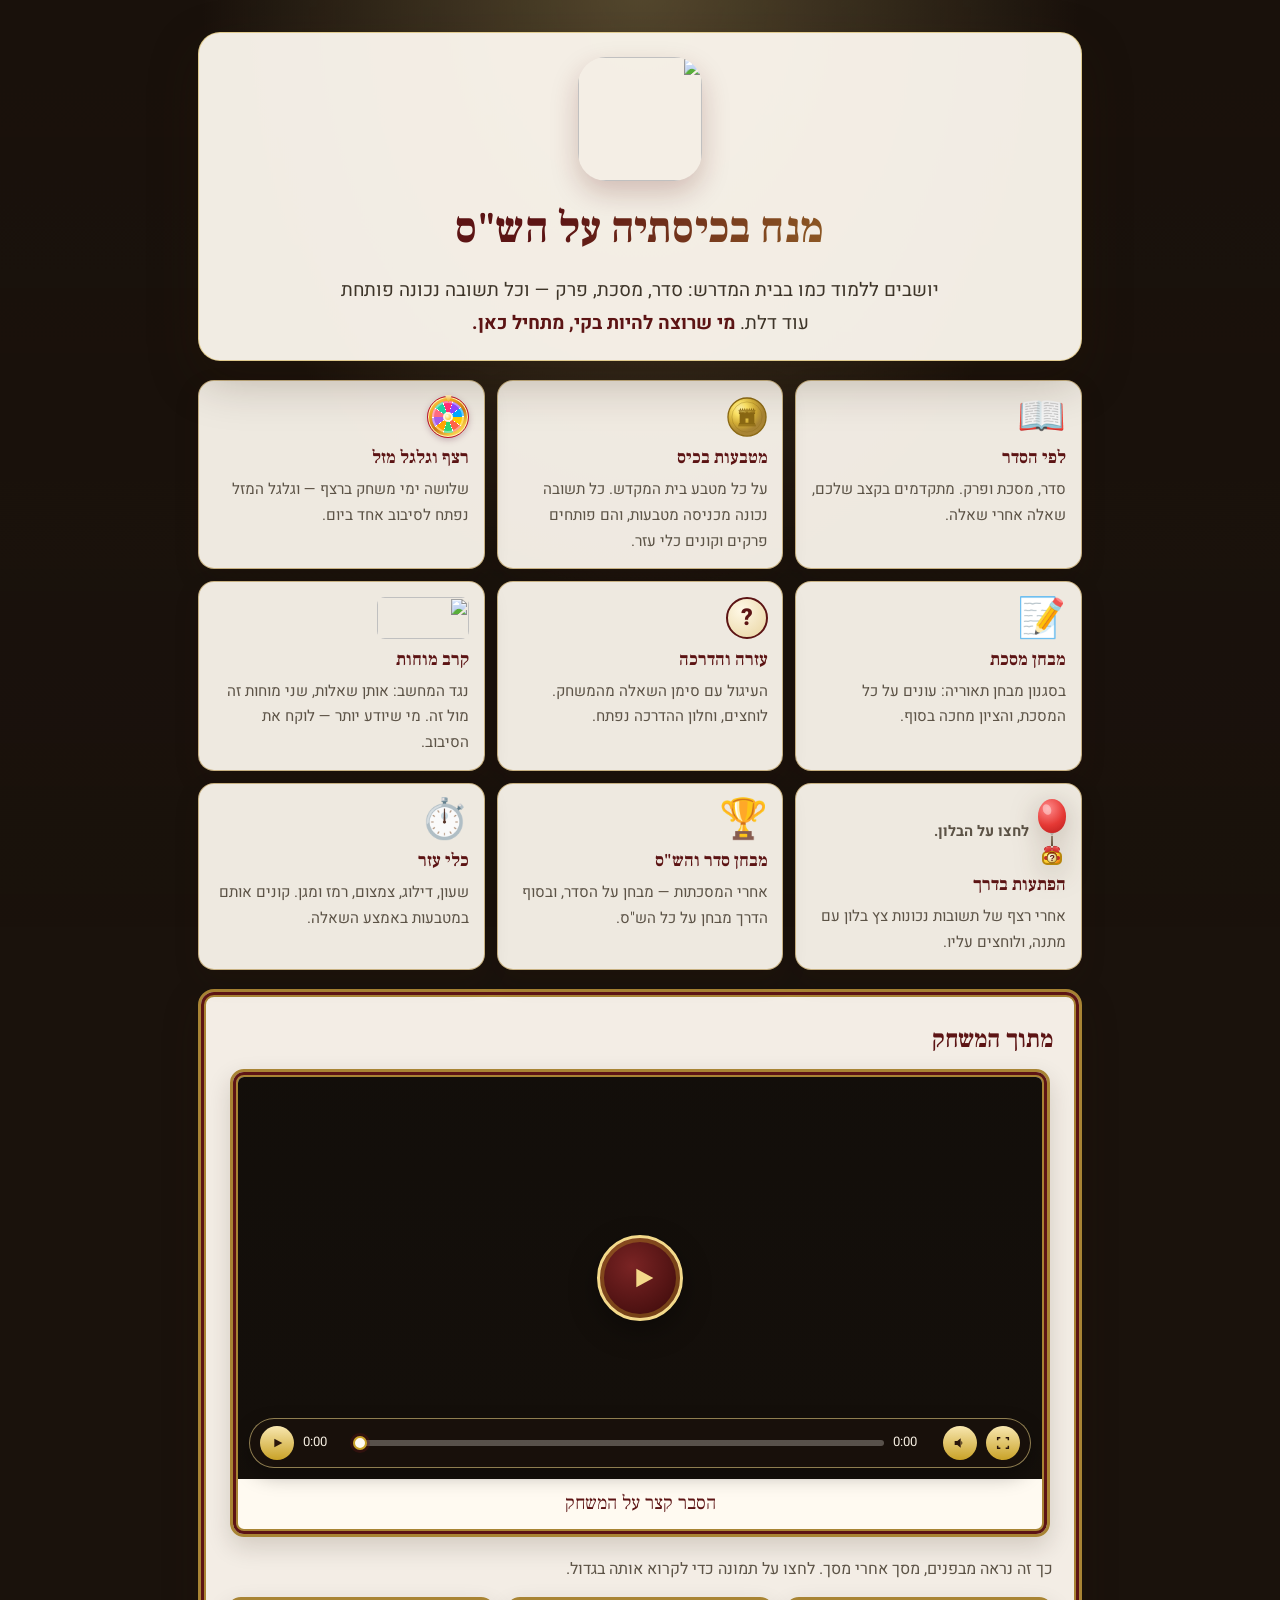
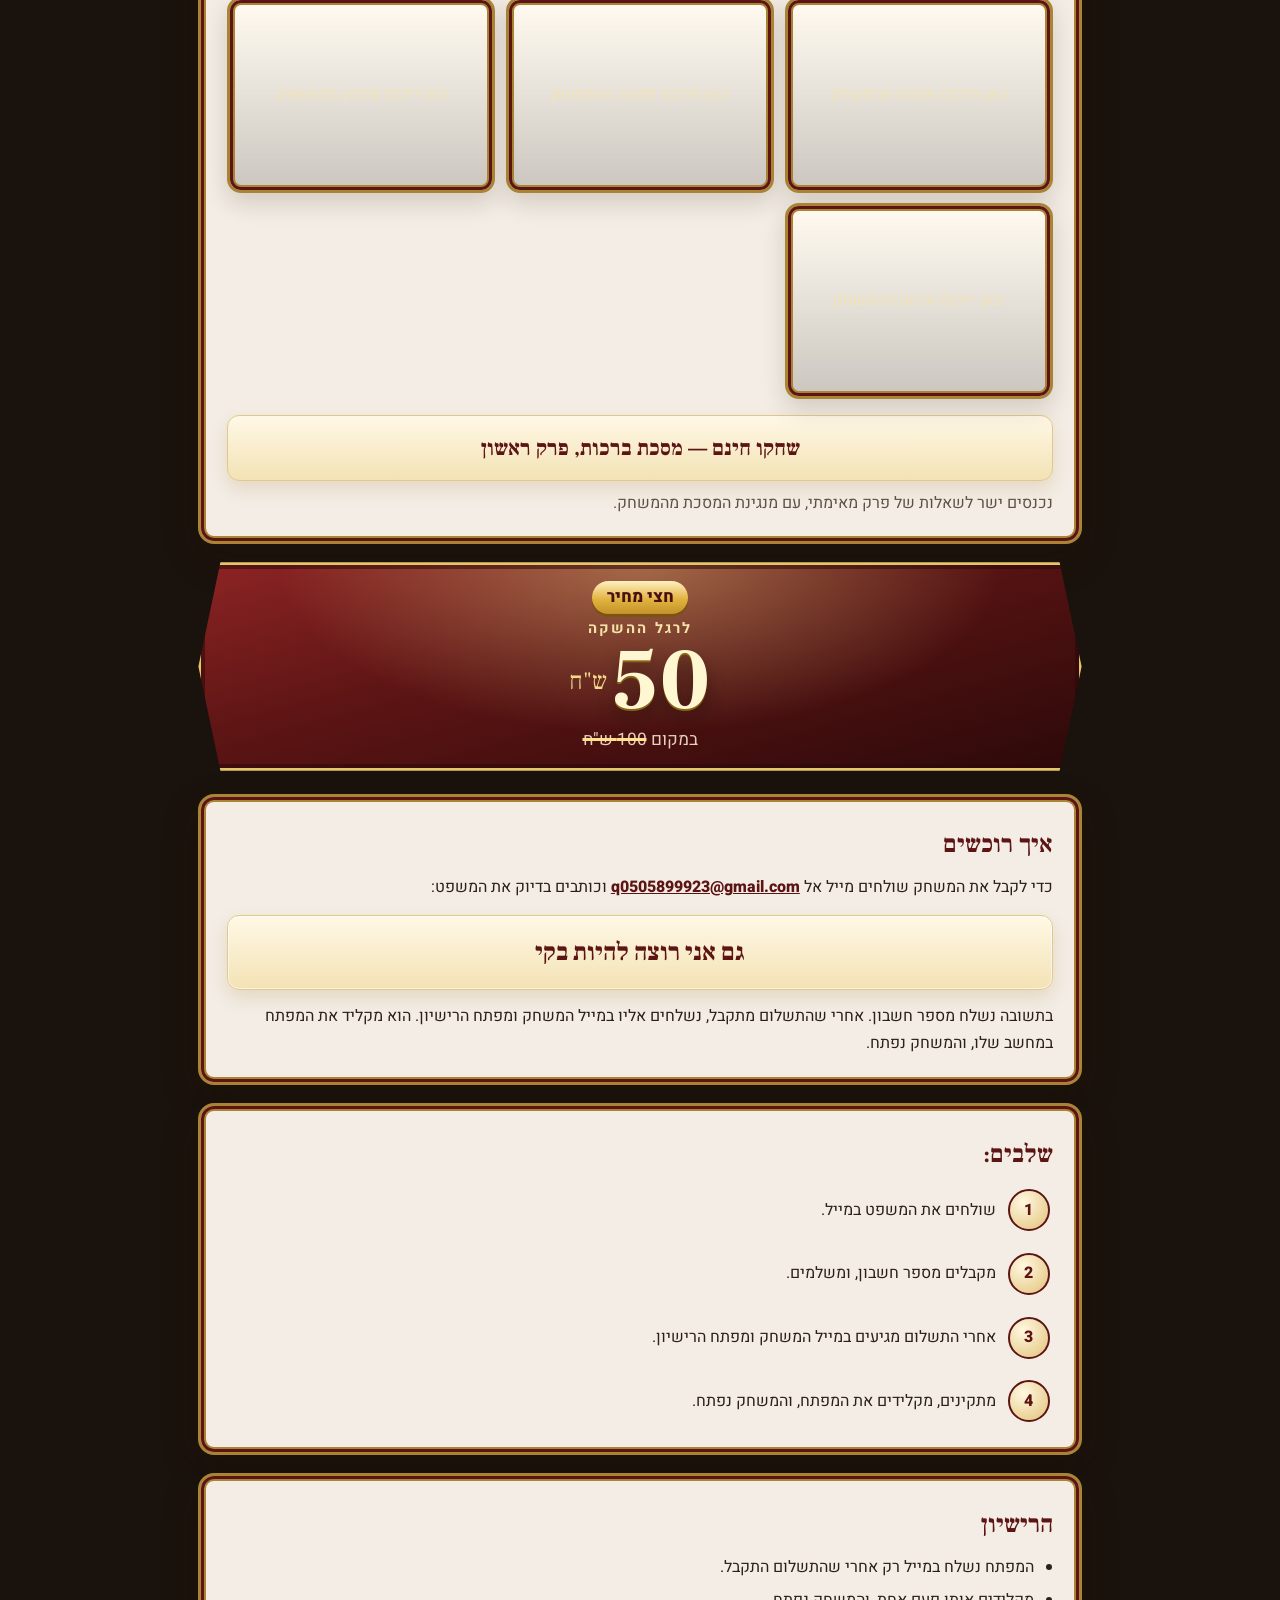
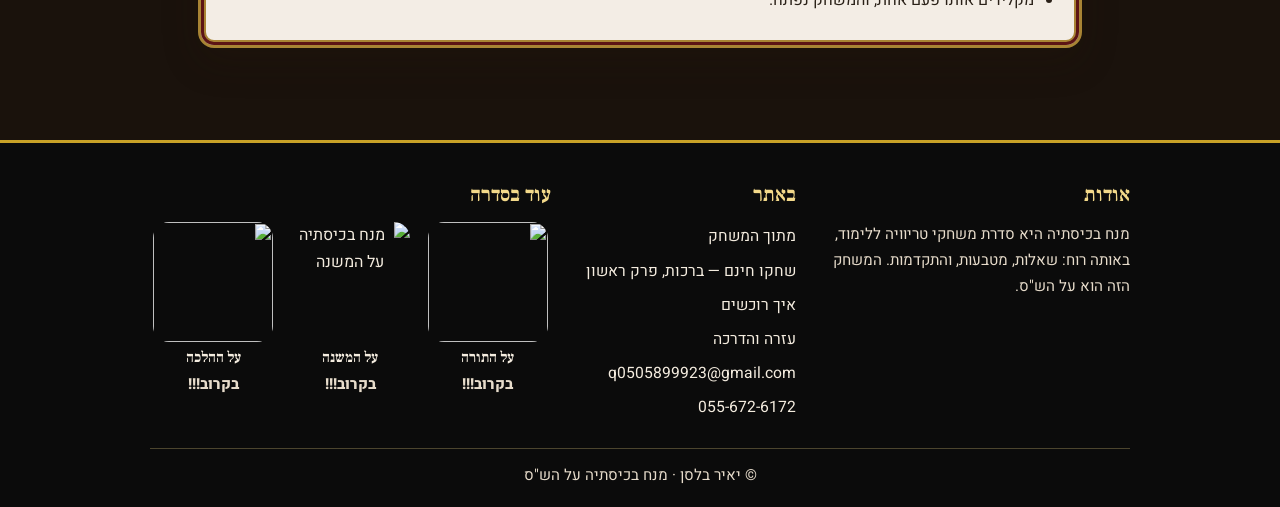
==== index.html @ 9c1c42ed "Add index.html" ====
<!DOCTYPE html>
<html lang="he" dir="rtl">
<head>
    <meta charset="UTF-8">
    <meta name="viewport" content="width=device-width, initial-scale=1.0">
    <title>מנח בכיסתיה על הש&quot;ס — רכישת המשחק</title>
    <meta name="description" content="מנח בכיסתיה על הש&quot;ס — לומדים גמרא כמשחק: סדר, מסכת ופרק, מטבעות, מבחנים, ומשחק נגד המחשב. הרכישה בפנייה אישית.">
    <meta name="author" content="יאיר בלסן">
    <link rel="icon" href="icon.png" type="image/png">
    <link rel="preconnect" href="https://fonts.googleapis.com">
    <link rel="preconnect" href="https://fonts.gstatic.com" crossorigin>
    <link href="https://fonts.googleapis.com/css2?family=Frank+Ruhl+Libre:wght@600;700;800&family=Heebo:wght@400;500;700;800&display=swap" rel="stylesheet">
    <style>
        :root {
            --gold: #c9a227;
            --gold-bright: #f3d98a;
            --burgundy: #5c1414;
            --cream: #fffaf2;
            --text: #2a2118;
            --muted: #5c5346;
        }
        * { box-sizing: border-box; margin: 0; padding: 0; }
        body {
            font-family: Heebo, "Segoe UI", Tahoma, Arial, sans-serif;
            color: var(--text);
            min-height: 100vh;
            line-height: 1.7;
            background: #1a120c;
        }
        .scene {
            position: fixed;
            inset: 0;
            background: url("beit-midrash-bg.png") center 30% / cover no-repeat;
            transform: scale(1.06);
            animation: drift 28s ease-in-out infinite alternate;
            z-index: 0;
        }
        .scene::after {
            content: "";
            position: absolute;
            inset: 0;
            background:
                radial-gradient(ellipse at 50% 0%, rgba(243, 217, 138, 0.28), transparent 46%),
                linear-gradient(180deg, rgba(26, 18, 12, 0.28), rgba(26, 18, 12, 0.45));
        }
        .glitter {
            position: fixed;
            inset: 0;
            z-index: 4;
            pointer-events: none;
            overflow: hidden;
        }
        .glitter-star {
            position: absolute;
            width: 14px;
            height: 14px;
            margin: -7px 0 0 -7px;
            background: #fffdf6;
            clip-path: polygon(50% 0%, 61% 39%, 100% 50%, 61% 61%, 50% 100%, 39% 61%, 0% 50%, 39% 39%);
            filter: drop-shadow(0 0 5px #f6e2a4) drop-shadow(0 0 10px rgba(232, 197, 106, 0.85));
            opacity: 0;
            animation: glitter-spark 0.95s ease forwards;
        }
        .glitter-star.tiny {
            width: 7px;
            height: 7px;
            margin: -3px 0 0 -3px;
            background: #f3d98a;
        }
        .glitter-star.head {
            width: 20px;
            height: 20px;
            margin: -10px 0 0 -10px;
            background: #fff;
        }
        .wrap {
            position: relative;
            z-index: 2;
            max-width: 920px;
            margin: 0 auto;
            padding: 2rem 1.15rem 3rem;
        }
        .hero {
            text-align: center;
            background: rgba(255, 250, 242, 0.94);
            border-radius: 22px;
            padding: 1.5rem 1.2rem 1.35rem;
            margin-bottom: 1.15rem;
            border: 1px solid rgba(201, 162, 39, 0.45);
            box-shadow: 0 18px 50px rgba(42, 24, 8, 0.28);
            animation: enter 0.8s ease both;
        }
        .logo {
            width: 124px;
            height: 124px;
            border-radius: 28px;
            box-shadow: 0 12px 28px rgba(92, 20, 20, 0.22);
            margin-bottom: 0.7rem;
            animation: floaty 5.5s ease-in-out infinite;
        }
        h1 {
            font-family: "Frank Ruhl Libre", "Times New Roman", serif;
            font-size: clamp(2rem, 5vw, 2.7rem);
            color: var(--burgundy);
            font-weight: 800;
            letter-spacing: 0.01em;
            background: linear-gradient(100deg, #5c1414 20%, #a67c2d 45%, #5c1414 70%);
            background-size: 200% auto;
            -webkit-background-clip: text;
            background-clip: text;
            color: transparent;
            animation: sheen 7s linear infinite;
        }
        .lead {
            margin-top: 0.55rem;
            font-size: 1.18rem;
            color: #3d3428;
            max-width: 38rem;
            margin-right: auto;
            margin-left: auto;
        }
        .lead strong { color: var(--burgundy); }
        .grid {
            display: grid;
            grid-template-columns: repeat(3, 1fr);
            gap: 0.75rem;
            margin-bottom: 1.15rem;
        }
        .feat {
            background: rgba(255, 250, 242, 0.93);
            border-radius: 16px;
            padding: 0.95rem 0.9rem 0.85rem;
            border: 1px solid rgba(168, 132, 52, 0.55);
            box-shadow: 0 10px 24px rgba(42, 24, 8, 0.16);
            transition: transform 0.25s ease, box-shadow 0.25s ease;
        }
        .feat:hover {
            transform: translateY(-4px);
            box-shadow: 0 16px 32px rgba(42, 24, 8, 0.24);
        }
        .feat .mark {
            display: flex;
            align-items: center;
            justify-content: flex-start;
            min-height: 42px;
            margin-bottom: 0.35rem;
            font-size: 2.45rem;
            line-height: 1;
        }
        .mark-img { width: 42px; height: 42px; display: block; object-fit: contain; }
        .mark-img.brains {
            width: 92px;
            height: 42px;
            object-fit: cover;
            object-position: center;
            border-radius: 8px;
        }
        .mini-wheel {
            position: relative;
            width: 42px;
            height: 42px;
            filter: drop-shadow(0 2px 3px rgba(90, 20, 50, 0.28));
        }
        .mini-wheel-rim {
            position: absolute;
            inset: 0;
            border-radius: 50%;
            background: linear-gradient(145deg, #ffd86a 0%, #f0a820 28%, #c97812 55%, #f5c842 78%, #ffe98a 100%);
            border: 1.5px solid #b8122f;
            box-shadow: inset 0 0 0 1px #fff2b8;
        }
        .mini-wheel-disk {
            position: absolute;
            inset: 5px;
            border-radius: 50%;
            background: conic-gradient(
                from -18deg,
                #ff2d75 0deg 34deg, #fff 34deg 36deg,
                #8e44fd 36deg 70deg, #fff 70deg 72deg,
                #00a8ff 72deg 106deg, #fff 106deg 108deg,
                #ffcc00 108deg 142deg, #fff 142deg 144deg,
                #ff6348 144deg 178deg, #fff 178deg 180deg,
                #2ed573 180deg 214deg, #fff 214deg 216deg,
                #ffa502 216deg 250deg, #fff 250deg 252deg,
                #a55eea 252deg 286deg, #fff 286deg 288deg,
                #ff6b81 288deg 322deg, #fff 322deg 324deg,
                #1dd1a1 324deg 358deg, #fff 358deg 360deg
            );
            box-shadow: inset 0 0 0 2px rgba(255, 255, 255, 0.4);
            animation: wheel-spin 14s linear infinite;
        }
        .mini-wheel-hub {
            position: absolute;
            left: 50%;
            top: 50%;
            width: 10px;
            height: 10px;
            margin: -5px 0 0 -5px;
            border-radius: 50%;
            background: radial-gradient(circle at 35% 30%, #fffef0, #ffd24a 70%, #e8a010);
            border: 2px solid #fff8e0;
            z-index: 2;
        }
        .mini-wheel-pointer {
            position: absolute;
            top: -2px;
            left: 50%;
            width: 8px;
            height: 9px;
            margin-left: -4px;
            z-index: 3;
            background: linear-gradient(180deg, #fff6c8, #e8a010);
            clip-path: polygon(50% 100%, 8% 16%, 92% 16%);
        }
        .surprise-layout {
            display: grid;
            grid-template-columns: 120px 1fr;
            gap: 0.9rem;
            align-items: start;
        }
        .demo-balloon {
            border: none;
            background: none;
            cursor: pointer;
            display: flex;
            flex-direction: column;
            align-items: center;
            padding: 0;
            animation: balloon-float 4.5s ease-in-out infinite;
            filter: drop-shadow(0 6px 14px rgba(61, 37, 12, 0.28));
        }
        .demo-balloon.is-pop { animation: balloon-pop 0.45s ease forwards; }
        .balloon-body {
            width: 64px;
            height: 78px;
            border-radius: 50% 50% 48% 48%;
            background: radial-gradient(circle at 35% 28%, #ff8a8a, #e53935 55%, #b71c1c);
            position: relative;
        }
        .balloon-body::before {
            content: "";
            position: absolute;
            top: 14%;
            left: 18%;
            width: 18px;
            height: 24px;
            border-radius: 50%;
            background: rgba(255, 255, 255, 0.42);
            transform: rotate(-24deg);
        }
        .balloon-knot {
            width: 0; height: 0;
            border-left: 6px solid transparent;
            border-right: 6px solid transparent;
            border-top: 10px solid rgba(0, 0, 0, 0.18);
            margin-top: -3px;
        }
        .balloon-string {
            width: 2px; height: 28px;
            background: linear-gradient(180deg, rgba(80, 55, 30, 0.55), rgba(80, 55, 30, 0.85));
        }
        .gift-bow { position: relative; width: 40px; height: 14px; margin-bottom: -5px; z-index: 1; }
        .gift-loop {
            position: absolute; top: 0; width: 16px; height: 12px;
            border: 2px solid #c62828; border-bottom: none;
            border-radius: 50% 50% 0 0;
            background: linear-gradient(180deg, #ef5350, #c62828);
        }
        .gift-loop.l { left: 2px; transform: rotate(-18deg); }
        .gift-loop.r { right: 2px; transform: rotate(18deg); }
        .gift-knot {
            position: absolute; left: 50%; top: 6px; transform: translateX(-50%);
            width: 10px; height: 8px; border-radius: 50%;
            background: #c62828; border: 1px solid #8e0000;
        }
        .gift-box {
            position: relative; width: 46px; height: 34px; border-radius: 5px;
            background: linear-gradient(145deg, #fff176, #fdd835 40%, #f9a825 75%, #ef6c00);
            border: 2px solid #b8860b;
        }
        .gift-v, .gift-h {
            position: absolute; background: #c62828; border-radius: 2px;
        }
        .gift-v { left: 50%; top: 0; transform: translateX(-50%); width: 8px; height: 100%; }
        .gift-h { top: 50%; left: 0; transform: translateY(-50%); width: 100%; height: 8px; }
        .gift-q {
            position: absolute; left: 50%; top: 50%; transform: translate(-50%, -50%);
            width: 18px; height: 18px; border-radius: 50%;
            background: radial-gradient(circle at 32% 28%, #fffef5, #d4af37);
            border: 2px solid #8b6914;
            color: #5c1414; font-weight: 900; font-size: 0.8rem;
            display: flex; align-items: center; justify-content: center; z-index: 1;
        }
        .prize-line {
            margin-top: 0.35rem;
            min-height: 1.6em;
            font-weight: 700;
            color: var(--burgundy);
            font-size: 0.95rem;
        }
        .balloon-row {
            display: flex;
            align-items: center;
            gap: 0.55rem;
            min-height: 42px;
            margin-bottom: 0.35rem;
        }
        .balloon-row .prize-line {
            margin: 0;
            min-height: 0;
            flex: 1;
            font-size: 0.92rem;
            line-height: 1.35;
        }
        .feat .balloon-body { width: 28px; height: 34px; }
        .feat .balloon-body::before { width: 8px; height: 11px; }
        .feat .balloon-knot { border-left-width: 4px; border-right-width: 4px; border-top-width: 6px; }
        .feat .balloon-string { height: 10px; }
        .feat .gift-bow { width: 20px; height: 8px; margin-bottom: -3px; }
        .feat .gift-loop { width: 8px; height: 6px; border-width: 1.5px; }
        .feat .gift-box { width: 20px; height: 14px; }
        .feat .gift-v { width: 4px; }
        .feat .gift-h { height: 4px; }
        .feat .gift-q { width: 11px; height: 11px; font-size: 0.55rem; border-width: 1px; }
        .qmark {
            width: 42px;
            height: 42px;
            border-radius: 50%;
            display: flex;
            align-items: center;
            justify-content: center;
            background: radial-gradient(circle at 35% 30%, #fff8e6, #e8d4a0);
            border: 2px solid var(--burgundy);
            color: var(--burgundy);
            font-weight: 800;
            font-size: 1.45rem;
            line-height: 1;
        }
        .feat-help { cursor: pointer; }
        .help-overlay {
            position: fixed;
            inset: 0;
            z-index: 20;
            background: rgba(26, 18, 12, 0.55);
            display: none;
            align-items: center;
            justify-content: center;
            padding: 1.2rem;
        }
        .help-overlay.is-open { display: flex !important; }
        .help-window {
            width: min(720px, 100%);
            max-height: min(86vh, 820px);
            overflow: auto;
            background: #fffaf2;
            color: var(--text);
            border: 8px double #a88434;
            outline: 3px solid var(--burgundy);
            outline-offset: -6px;
            border-radius: 16px;
            padding: 1.1rem 1.15rem 1.3rem;
            box-shadow: 0 18px 48px rgba(42, 24, 8, 0.35);
        }
        .help-window h2 {
            font-family: Heebo, "Segoe UI", Tahoma, Arial, sans-serif;
            font-weight: 400;
            color: var(--burgundy);
            font-size: 1.2rem;
            text-align: center;
            border-top: 2px solid #a88434;
            border-bottom: 2px solid #a88434;
            padding: 8px 0;
            margin: 0.85rem 0 0.7rem;
        }
        .help-window h2:first-of-type { border-top: none; margin-top: 0; }
        .help-window h3 {
            color: var(--burgundy);
            font-size: 1.05rem;
            margin: 0 0 0.45rem;
            text-align: right;
            font-weight: 700;
        }
        .help-window p {
            margin: 0 0 0.6rem;
            text-align: right;
            line-height: 1.75;
            overflow-wrap: break-word;
        }
        .help-window .help-note { color: #6b5220; }
        .help-mode {
            margin-bottom: 0.7rem;
            padding: 0.6rem 0.75rem;
            border: 1px solid rgba(168, 132, 52, 0.45);
            border-radius: 10px;
            background: rgba(255, 248, 230, 0.55);
        }
        .help-inventor p,
        .help-inventor h2 { text-align: center; }
        .help-top {
            display: flex;
            align-items: center;
            justify-content: space-between;
            gap: 0.6rem;
            margin-bottom: 0.4rem;
        }
        .help-top strong {
            font-family: "Frank Ruhl Libre", "Times New Roman", serif;
            color: var(--burgundy);
            font-size: 1.45rem;
        }
        .help-close {
            width: 36px;
            height: 36px;
            border-radius: 50%;
            border: 2px solid var(--burgundy);
            background: #fff8e6;
            color: var(--burgundy);
            font-size: 1.3rem;
            cursor: pointer;
            line-height: 1;
        }
        @keyframes wheel-spin { to { transform: rotate(360deg); } }
        @keyframes balloon-float {
            0%, 100% { transform: translateY(0) rotate(-2deg); }
            50% { transform: translateY(-12px) rotate(2deg); }
        }
        @keyframes balloon-pop {
            0% { transform: scale(1); opacity: 1; }
            40% { transform: scale(1.2); opacity: 1; }
            100% { transform: scale(0.2); opacity: 0; }
        }
        .feat h3 {
            font-family: "Frank Ruhl Libre", "Times New Roman", serif;
            color: var(--burgundy);
            font-size: 1.12rem;
            margin-bottom: 0.2rem;
        }
        .feat p { color: var(--muted); font-size: 0.95rem; }
        .card {
            background: rgba(255, 250, 242, 0.95);
            border: 8px double #a88434;
            outline: 3px solid var(--burgundy);
            outline-offset: -6px;
            border-radius: 16px;
            padding: 1.35rem 1.3rem 1.2rem;
            margin-bottom: 1.15rem;
            box-shadow: 0 14px 36px rgba(42, 24, 8, 0.22);
        }
        .card h2 {
            font-family: "Frank Ruhl Libre", "Times New Roman", serif;
            color: var(--burgundy);
            font-size: 1.55rem;
            margin-bottom: 0.55rem;
        }
        .phrase {
            position: relative;
            overflow: hidden;
            margin: 0.85rem 0;
            padding: 0.95rem 1rem;
            border-radius: 12px;
            background: linear-gradient(180deg, #fff8e6, #f3e2b4);
            border: 1px solid #e2c98a;
            font-family: "Frank Ruhl Libre", "Times New Roman", serif;
            font-size: 1.55rem;
            font-weight: 800;
            color: var(--burgundy);
            text-align: center;
            box-shadow: inset 0 0 0 1px rgba(255, 255, 255, 0.6), 0 8px 18px rgba(166, 124, 45, 0.18);
        }
        .phrase::after {
            content: "";
            position: absolute;
            top: 0;
            bottom: 0;
            width: 40%;
            right: -50%;
            background: linear-gradient(90deg, transparent, rgba(255, 255, 255, 0.75), transparent);
            animation: sweep 3.4s ease-in-out infinite;
        }
        a.mail { color: var(--burgundy); font-weight: 800; }
        .steps { display: grid; gap: 0.65rem; }
        .step {
            display: grid;
            grid-template-columns: 42px 1fr;
            gap: 0.75rem;
            align-items: center;
            padding: 0.35rem 0.2rem;
            border-radius: 12px;
            transition: background 0.2s ease;
        }
        .step:hover { background: rgba(243, 217, 138, 0.28); }
        .num {
            width: 42px;
            height: 42px;
            border-radius: 50%;
            display: flex;
            align-items: center;
            justify-content: center;
            background: radial-gradient(circle at 35% 30%, #fff8e0, #e2c27a);
            border: 2px solid var(--burgundy);
            color: var(--burgundy);
            font-weight: 800;
            box-shadow: 0 0 0 0 rgba(201, 162, 39, 0.45);
            animation: ring 2.8s ease-out infinite;
        }
        .step:nth-child(2) .num { animation-delay: 0.35s; }
        .step:nth-child(3) .num { animation-delay: 0.7s; }
        .step:nth-child(4) .num { animation-delay: 1.05s; }
        ul { padding-right: 1.2rem; }
        li { margin-bottom: 0.4rem; }
        footer {
            text-align: center;
            color: #f6efe2;
            text-shadow: 0 1px 4px rgba(0, 0, 0, 0.55);
            font-size: 0.92rem;
        }
        .launch {
            position: relative;
            margin: 0.35rem 0 1.45rem;
            padding: 1.15rem 2.4rem 1.05rem;
            text-align: center;
            color: #fff8ea;
            background:
                radial-gradient(ellipse at 50% 0%, rgba(243, 217, 138, 0.42), transparent 58%),
                linear-gradient(165deg, #8d2424 0%, #5c1414 42%, #2c0909 100%);
            clip-path: polygon(22px 0, calc(100% - 22px) 0, 100% 50%, calc(100% - 22px) 100%, 22px 100%, 0 50%);
            box-shadow: inset 0 0 0 3px #e6c56a, inset 0 0 0 7px rgba(44, 9, 9, 0.55);
        }
        .launch-seal {
            display: inline-block;
            margin-bottom: 0.15rem;
            padding: 0.12rem 0.9rem 0.16rem;
            background: linear-gradient(180deg, #fff1c2, #e2b340 55%, #c4922a);
            color: #4a1010;
            font-weight: 800;
            font-size: 1.05rem;
            border-radius: 999px;
            box-shadow: 0 3px 0 #7a5410;
        }
        .launch-kicker {
            color: #f6e2a8;
            font-weight: 700;
            letter-spacing: 0.14em;
            font-size: 0.92rem;
        }
        .launch-now {
            font-family: "Frank Ruhl Libre", "Times New Roman", serif;
            line-height: 0.9;
            margin: 0.1rem 0 0.25rem;
        }
        .launch-now b {
            font-size: clamp(3.6rem, 10vw, 5.4rem);
            font-weight: 800;
            color: #fff6d2;
            text-shadow: 0 2px 0 #8a6414, 0 10px 18px rgba(0, 0, 0, 0.35);
        }
        .launch-now span {
            display: inline-block;
            margin-right: 0.2rem;
            font-size: 1.55rem;
            color: #f3d98a;
            vertical-align: 1.15rem;
        }
        .launch-was {
            color: rgba(255, 236, 214, 0.88);
            font-size: 1.08rem;
        }
        .launch-was s {
            text-decoration-thickness: 3px;
            text-decoration-color: #ffe08a;
        }
        .site-foot {
            position: relative;
            z-index: 2;
            margin-top: 1.6rem;
            background: #0b0b0b;
            color: #f4ecdf;
            border-top: 3px solid #c9a227;
            padding: 2.2rem 1.2rem 1.15rem;
            text-align: right;
            text-shadow: none;
            font-size: 1rem;
        }
        .foot-inner {
            max-width: 980px;
            margin: 0 auto;
            display: grid;
            grid-template-columns: 1.05fr 0.75fr 1.35fr;
            gap: 1.7rem 1.4rem;
            align-items: start;
        }
        .site-foot h2 {
            font-family: "Frank Ruhl Libre", "Times New Roman", serif;
            color: #f3d98a;
            font-size: 1.28rem;
            margin-bottom: 0.55rem;
        }
        .site-foot p { color: #e7dccb; font-size: 0.95rem; }
        .foot-links { display: flex; flex-direction: column; align-items: flex-start; gap: 0.15rem; }
        .foot-links a,
        .foot-links button {
            color: #f4ecdf;
            text-decoration: none;
            background: none;
            border: 0;
            font: inherit;
            font-size: 0.98rem;
            padding: 0.16rem 0;
            cursor: pointer;
        }
        .foot-links a:hover,
        .foot-links button:hover { color: #f3d98a; }
        .family {
            display: grid;
            grid-template-columns: repeat(3, 1fr);
            gap: 0.7rem;
        }
        .family article { text-align: center; }
        .family img {
            width: 120px;
            height: 120px;
            object-fit: contain;
            display: block;
            margin: 0 auto 0.35rem;
            border-radius: 16px;
        }
        .family h3 {
            font-family: "Frank Ruhl Libre", "Times New Roman", serif;
            color: #f4ecdf;
            font-size: 0.92rem;
            line-height: 1.35;
            font-weight: 700;
        }
        .soon {
            margin-top: 0.3rem;
            color: #f3d98a;
            font-weight: 800;
            font-size: 0.92rem;
        }
        .foot-copy {
            max-width: 980px;
            margin: 1.5rem auto 0;
            padding-top: 0.85rem;
            border-top: 1px solid rgba(243, 217, 138, 0.28);
            text-align: center;
            color: #cbbfae;
            font-size: 0.9rem;
        }
        @keyframes drift {
            from { transform: scale(1.06) translate3d(0, 0, 0); }
            to { transform: scale(1.12) translate3d(-1.2%, -1%, 0); }
        }
        .shot-lead {
            color: var(--muted);
            margin-bottom: 0.85rem;
        }
        .explain-video {
            max-width: 820px;
            margin: 0 auto 1.15rem;
            background: rgba(255, 250, 242, 0.98);
            border: 8px double #a88434;
            outline: 3px solid var(--burgundy);
            outline-offset: -6px;
            border-radius: 14px;
            overflow: hidden;
            box-shadow: 0 10px 24px rgba(42, 24, 8, 0.16);
        }
        .player {
            position: relative;
            background: #120e0a;
            line-height: 0;
        }
        .player video {
            display: block;
            width: 100%;
            height: auto;
            background: #120e0a;
        }
        .player-veil {
            position: absolute;
            inset: 0;
            display: flex;
            align-items: center;
            justify-content: center;
            background: linear-gradient(180deg, rgba(26, 18, 12, 0.08), rgba(26, 18, 12, 0.28));
            border: 0;
            padding: 0;
            cursor: pointer;
        }
        .player.is-playing .player-veil {
            opacity: 0;
            pointer-events: none;
        }
        .player-badge {
            width: 86px;
            height: 86px;
            border-radius: 50%;
            display: grid;
            place-items: center;
            background: radial-gradient(circle at 40% 35%, #7a2424, #4a1010 70%);
            border: 3px solid var(--gold-bright);
            box-shadow: 0 10px 28px rgba(0, 0, 0, 0.35), inset 0 0 0 4px rgba(201, 162, 39, 0.35);
        }
        .player-badge svg { width: 34px; height: 34px; transform: translateX(2px); }
        .player-bar {
            position: absolute;
            right: 0.7rem;
            left: 0.7rem;
            bottom: 0.7rem;
            display: flex;
            align-items: center;
            gap: 0.55rem;
            direction: ltr;
            padding: 0.45rem 0.6rem;
            border-radius: 999px;
            background: rgba(26, 18, 12, 0.82);
            border: 1px solid rgba(243, 217, 138, 0.55);
            box-shadow: 0 8px 20px rgba(0, 0, 0, 0.28);
            opacity: 0;
            transition: opacity 0.2s ease;
        }
        .player:hover .player-bar,
        .player:focus-within .player-bar,
        .player:not(.is-playing) .player-bar { opacity: 1; }
        .player-btn {
            width: 34px;
            height: 34px;
            flex: 0 0 34px;
            border: 0;
            border-radius: 50%;
            display: grid;
            place-items: center;
            cursor: pointer;
            color: #2a160c;
            background: linear-gradient(180deg, #f8e7b0, #c9a227);
        }
        .player-btn svg { width: 16px; height: 16px; }
        .player-btn.is-pause svg { width: 14px; height: 14px; }
        .player-time {
            color: #f6efe2;
            font-size: 0.82rem;
            font-variant-numeric: tabular-nums;
            min-width: 2.6rem;
            line-height: 1;
        }
        .player-seek {
            flex: 1;
            appearance: none;
            height: 6px;
            border-radius: 999px;
            background: linear-gradient(90deg, var(--gold) var(--pct, 0%), rgba(255, 250, 242, 0.28) var(--pct, 0%));
            cursor: pointer;
        }
        .player-seek::-webkit-slider-thumb {
            appearance: none;
            width: 14px;
            height: 14px;
            border-radius: 50%;
            background: #fffaf2;
            border: 2px solid var(--gold);
            box-shadow: 0 0 0 3px rgba(92, 20, 20, 0.35);
        }
        .player-seek::-moz-range-thumb {
            width: 14px;
            height: 14px;
            border-radius: 50%;
            background: #fffaf2;
            border: 2px solid var(--gold);
        }
        .player:fullscreen,
        .player:-webkit-full-screen {
            display: flex;
            align-items: center;
            justify-content: center;
            background: #120e0a;
        }
        .player:fullscreen video,
        .player:-webkit-full-screen video {
            width: 100%;
            height: 100%;
            object-fit: contain;
        }
        .explain-video figcaption {
            padding: 0.65rem 0.85rem 0.8rem;
            color: var(--burgundy);
            font-family: "Frank Ruhl Libre", "Times New Roman", serif;
            font-size: 1.2rem;
            text-align: center;
            line-height: 1.4;
        }
        .windows {
            display: grid;
            grid-template-columns: 1fr 1fr 1fr;
            gap: 0.65rem;
            margin: 0.2rem 0 1rem;
        }
        .window-frame {
            background: rgba(255, 250, 242, 0.98);
            border: 8px double #a88434;
            outline: 3px solid var(--burgundy);
            outline-offset: -6px;
            border-radius: 14px;
            overflow: hidden;
            margin: 0;
            box-shadow: 0 10px 24px rgba(42, 24, 8, 0.16);
        }
        .window-frame.wide { grid-column: 1 / -1; }
        .window-frame img,
        .window-frame video {
            display: block;
            width: 100%;
            height: auto;
            background: #120e0a;
        }
        .window-frame img { cursor: zoom-in; }
        .window-frame h3 {
            font-family: "Frank Ruhl Libre", "Times New Roman", serif;
            color: var(--burgundy);
            font-size: 1.05rem;
            padding: 0.4rem 0.65rem 0;
        }
        .window-frame figcaption {
            padding: 0.1rem 0.65rem 0.5rem;
            color: var(--muted);
            font-size: 0.86rem;
            line-height: 1.45;
        }
        .shot-light {
            position: fixed;
            inset: 0;
            z-index: 20;
            display: flex;
            flex-direction: column;
            align-items: center;
            justify-content: center;
            gap: 0.7rem;
            padding: 3.2rem 1.2rem 1.2rem;
            overflow: auto;
            background: rgba(18, 12, 8, 0.94);
        }
        .shot-light[hidden] { display: none; }
        .shot-light img {
            max-width: min(1100px, 96vw);
            max-height: 62vh;
            width: auto;
            height: auto;
            border-radius: 10px;
            box-shadow: 0 18px 50px rgba(0, 0, 0, 0.45);
        }
        .shot-light p {
            max-width: 40rem;
            text-align: center;
            color: #fffaf2;
            font-size: 1.02rem;
            background: #1a120c;
            border-radius: 12px;
            padding: 0.45rem 0.8rem;
        }
        .shot-light button {
            position: absolute;
            top: 0.8rem;
            left: 0.8rem;
            border: 0;
            border-radius: 999px;
            padding: 0.35rem 0.9rem;
            font: inherit;
            font-weight: 800;
            color: var(--burgundy);
            background: #fff8e6;
            cursor: pointer;
        }
        .window-empty {
            min-height: 180px;
            display: flex;
            align-items: center;
            justify-content: center;
            text-align: center;
            color: #f3e2b4;
            padding: 1rem;
            background:
                linear-gradient(180deg, rgba(255, 248, 230, 0.08), rgba(0, 0, 0, 0.2)),
                url("beit-midrash-bg.png") center / cover;
        }
        .play-free {
            display: block;
            text-align: center;
            text-decoration: none;
            margin-top: 0.4rem;
            padding: 0.85rem 1rem;
            border-radius: 12px;
            background: linear-gradient(180deg, #fff8e6, #f3e2b4);
            border: 1px solid #e2c98a;
            color: var(--burgundy);
            font-family: "Frank Ruhl Libre", "Times New Roman", serif;
            font-size: 1.35rem;
            font-weight: 800;
            box-shadow: 0 8px 18px rgba(166, 124, 45, 0.18);
        }
        .play-free:hover { filter: brightness(1.04); }
        .play-note { margin-top: 0.55rem; color: var(--muted); }
        @keyframes glitter-spark {
            0% { opacity: 0; transform: scale(0.15) rotate(0deg); }
            28% { opacity: 1; transform: scale(1) rotate(18deg); }
            100% { opacity: 0; transform: scale(0.35) rotate(42deg); }
        }
        @keyframes enter {
            from { opacity: 0; transform: translateY(16px); }
            to { opacity: 1; transform: none; }
        }
        @keyframes floaty {
            0%, 100% { transform: translateY(0); }
            50% { transform: translateY(-6px); }
        }
        @keyframes sheen {
            to { background-position: 200% center; }
        }
        @keyframes sweep {
            0%, 55% { right: -50%; }
            100% { right: 120%; }
        }
        @keyframes ring {
            0% { box-shadow: 0 0 0 0 rgba(201, 162, 39, 0.45); }
            70% { box-shadow: 0 0 0 8px rgba(201, 162, 39, 0); }
            100% { box-shadow: 0 0 0 0 rgba(201, 162, 39, 0); }
        }
        @media (max-width: 980px) {
            .windows { grid-template-columns: 1fr 1fr; }
        }
        @media (max-width: 760px) {
            .grid, .surprise-layout, .windows, .family, .foot-inner { grid-template-columns: 1fr; }
            h1 { font-size: 1.85rem; }
            .demo-balloon { justify-self: center; }
        }
        @media (prefers-reduced-motion: reduce) {
            *, *::before, *::after {
                animation: none !important;
                transition: none !important;
            }
        }
    </style>
</head>
<body>
    <div class="scene" aria-hidden="true"></div>
    <div class="glitter" id="glitter" aria-hidden="true"></div>

    <div class="wrap">
        <header class="hero">
            <img src="icon.png" alt="" class="logo" width="124" height="124">
            <h1>מנח בכיסתיה על הש&quot;ס</h1>
            <p class="lead">יושבים ללמוד כמו בבית המדרש: סדר, מסכת, פרק — וכל תשובה נכונה פותחת עוד דלת. <strong>מי שרוצה להיות בקי, מתחיל כאן.</strong></p>
        </header>

        <section class="grid" aria-label="מה יש במשחק">
            <article class="feat">
                <span class="mark">📖</span>
                <h3>לפי הסדר</h3>
                <p>סדר, מסכת ופרק. מתקדמים בקצב שלכם, שאלה אחרי שאלה.</p>
            </article>
            <article class="feat">
                <span class="mark"><img class="mark-img" src="coin-mikdash.svg" alt="" width="42" height="42"></span>
                <h3>מטבעות בכיס</h3>
                <p>על כל מטבע בית המקדש. כל תשובה נכונה מכניסה מטבעות, והם פותחים פרקים וקונים כלי עזר.</p>
            </article>
            <article class="feat">
                <span class="mark" aria-hidden="true">
                    <span class="mini-wheel">
                        <span class="mini-wheel-pointer"></span>
                        <span class="mini-wheel-rim"></span>
                        <span class="mini-wheel-disk"></span>
                        <span class="mini-wheel-hub"></span>
                    </span>
                </span>
                <h3>רצף וגלגל מזל</h3>
                <p>שלושה ימי משחק ברצף — וגלגל המזל נפתח לסיבוב אחד ביום.</p>
            </article>
            <article class="feat">
                <span class="mark">📝</span>
                <h3>מבחן מסכת</h3>
                <p>בסגנון מבחן תאוריה: עונים על כל המסכת, והציון מחכה בסוף.</p>
            </article>
            <article class="feat feat-help" id="open-help" role="button" tabindex="0">
                <span class="mark"><span class="qmark">?</span></span>
                <h3>עזרה והדרכה</h3>
                <p>העיגול עם סימן השאלה מהמשחק. לוחצים, וחלון ההדרכה נפתח.</p>
            </article>
            <article class="feat">
                <span class="mark"><img class="mark-img brains" src="brains-duel.png" alt="" width="92" height="42"></span>
                <h3>קרב מוחות</h3>
                <p>נגד המחשב: אותן שאלות, שני מוחות זה מול זה. מי שיודע יותר — לוקח את הסיבוב.</p>
            </article>
            <article class="feat">
                <div class="balloon-row">
                    <button type="button" class="demo-balloon" id="demo-balloon" aria-label="בלון הפתעה — לחצו לגלות">
                        <span class="balloon-body"></span>
                        <span class="balloon-knot"></span>
                        <span class="balloon-string"></span>
                        <span class="gift-bow"><span class="gift-loop l"></span><span class="gift-loop r"></span><span class="gift-knot"></span></span>
                        <span class="gift-box"><span class="gift-v"></span><span class="gift-h"></span><span class="gift-q">?</span></span>
                    </button>
                    <p class="prize-line" id="prize-line">לחצו על הבלון.</p>
                </div>
                <h3>הפתעות בדרך</h3>
                <p>אחרי רצף של תשובות נכונות צץ בלון עם מתנה, ולוחצים עליו.</p>
            </article>
            <article class="feat">
                <span class="mark">🏆</span>
                <h3>מבחן סדר והש&quot;ס</h3>
                <p>אחרי המסכתות — מבחן על הסדר, ובסוף הדרך מבחן על כל הש&quot;ס.</p>
            </article>
            <article class="feat">
                <span class="mark">⏱️</span>
                <h3>כלי עזר</h3>
                <p>שעון, דילוג, צמצום, רמז ומגן. קונים אותם במטבעות באמצע השאלה.</p>
            </article>
        </section>

        <section class="card" id="inside">
            <h2>מתוך המשחק</h2>
            <figure class="explain-video">
                <div class="player" id="explain-player">
                    <video id="explain-video" src="samples/play-round.mp4" playsinline preload="metadata" controlslist="nodownload" disablepictureinpicture></video>
                    <button type="button" class="player-veil" id="explain-veil" aria-label="נגן את ההסבר">
                        <span class="player-badge" aria-hidden="true">
                            <svg viewBox="0 0 24 24" fill="currentColor"><path fill="#f3d98a" d="M8 5.5v13l12-6.5z"/></svg>
                        </span>
                    </button>
                    <div class="player-bar">
                        <button type="button" class="player-btn" id="explain-toggle" aria-label="נגן">
                            <svg viewBox="0 0 24 24" fill="#2a160c"><path d="M8 5.5v13l12-6.5z"/></svg>
                        </button>
                        <span class="player-time" id="explain-now">0:00</span>
                        <input class="player-seek" id="explain-seek" type="range" min="0" max="1000" value="0" aria-label="מיקום בסרטון">
                        <span class="player-time" id="explain-dur">0:00</span>
                        <button type="button" class="player-btn" id="explain-mute" aria-label="השתק">
                            <svg viewBox="0 0 24 24" fill="#2a160c"><path d="M4 9h4l5-4v14l-5-4H4zm11.5 3a3.5 3.5 0 0 0-1.5-2.9v5.8a3.5 3.5 0 0 0 1.5-2.9z"/></svg>
                        </button>
                        <button type="button" class="player-btn" id="explain-full" aria-label="מסך מלא">
                            <svg viewBox="0 0 24 24" fill="none" stroke="#2a160c" stroke-width="2.2"><path d="M8 4H4v4M16 4h4v4M8 20H4v-4M16 20h4v-4"/></svg>
                        </button>
                    </div>
                </div>
                <figcaption>הסבר קצר על המשחק</figcaption>
            </figure>
            <p class="shot-lead">כך זה נראה מבפנים, מסך אחרי מסך. לחצו על תמונה כדי לקרוא אותה בגדול.</p>
            <div class="windows" id="sample-windows"></div>
            <a class="play-free" href="play.html">שחקו חינם — מסכת ברכות, פרק ראשון</a>
            <p class="play-note">נכנסים ישר לשאלות של פרק מאימתי, עם מנגינת המסכת מהמשחק.</p>
        </section>

        <aside class="launch" aria-label="מחיר ההשקה">
            <p class="launch-seal">חצי מחיר</p>
            <p class="launch-kicker">לרגל ההשקה</p>
            <p class="launch-now"><b>50</b><span>ש&quot;ח</span></p>
            <p class="launch-was">במקום <s>100 ש&quot;ח</s></p>
        </aside>

        <section class="card" id="buy">
            <h2>איך רוכשים</h2>
            <p>כדי לקבל את המשחק שולחים מייל אל <a class="mail" href="mailto:q0505899923@gmail.com?subject=%D7%92%D7%9D%20%D7%90%D7%A0%D7%99%20%D7%A8%D7%95%D7%A6%D7%94%20%D7%9C%D7%94%D7%99%D7%95%D7%AA%20%D7%91%D7%A7%D7%99&amp;body=%D7%92%D7%9D%20%D7%90%D7%A0%D7%99%20%D7%A8%D7%95%D7%A6%D7%94%20%D7%9C%D7%94%D7%99%D7%95%D7%AA%20%D7%91%D7%A7%D7%99">q0505899923@gmail.com</a> וכותבים בדיוק את המשפט:</p>
            <p class="phrase">גם אני רוצה להיות בקי</p>
            <p>בתשובה נשלח מספר חשבון. אחרי שהתשלום מתקבל, נשלחים אליו במייל המשחק ומפתח הרישיון. הוא מקליד את המפתח במחשב שלו, והמשחק נפתח.</p>
        </section>

        <section class="card">
            <h2>שלבים:</h2>
            <div class="steps">
                <div class="step"><span class="num">1</span><p>שולחים את המשפט במייל.</p></div>
                <div class="step"><span class="num">2</span><p>מקבלים מספר חשבון, ומשלמים.</p></div>
                <div class="step"><span class="num">3</span><p>אחרי התשלום מגיעים במייל המשחק ומפתח הרישיון.</p></div>
                <div class="step"><span class="num">4</span><p>מתקינים, מקלידים את המפתח, והמשחק נפתח.</p></div>
            </div>
        </section>

        <section class="card">
            <h2>הרישיון</h2>
            <ul>
                <li>המפתח נשלח במייל רק אחרי שהתשלום התקבל.</li>
                <li>מקלידים אותו פעם אחת, והמשחק נפתח.</li>
            </ul>
        </section>

    </div>

    <footer class="site-foot">
        <div class="foot-inner">
            <div>
                <h2>אודות</h2>
                <p>מנח בכיסתיה היא סדרת משחקי טריוויה ללימוד, באותה רוח: שאלות, מטבעות, והתקדמות. המשחק הזה הוא על הש&quot;ס.</p>
            </div>
            <div>
                <h2>באתר</h2>
                <nav class="foot-links">
                    <a href="#inside">מתוך המשחק</a>
                    <a href="play.html">שחקו חינם — ברכות, פרק ראשון</a>
                    <a href="#buy">איך רוכשים</a>
                    <button type="button" id="foot-help">עזרה והדרכה</button>
                    <a href="mailto:q0505899923@gmail.com">q0505899923@gmail.com</a>
                    <a href="tel:0556726172">055-672-6172</a>
                </nav>
            </div>
            <div>
                <h2>עוד בסדרה</h2>
                <div class="family">
                    <article>
                        <img src="family/torah.png" alt="" width="76" height="76">
                        <h3>על התורה</h3>
                        <p class="soon">בקרוב!!!</p>
                    </article>
                    <article>
                        <img src="family/mishna.png" alt="מנח בכיסתיה על המשנה" width="120" height="120">
                        <h3>על המשנה</h3>
                        <p class="soon">בקרוב!!!</p>
                    </article>
                    <article>
                        <img src="family/halacha.png" alt="" width="76" height="76">
                        <h3>על ההלכה</h3>
                        <p class="soon">בקרוב!!!</p>
                    </article>
                </div>
            </div>
        </div>
        <p class="foot-copy">© יאיר בלסן · מנח בכיסתיה על הש&quot;ס</p>
    </footer>
    <div class="help-overlay" id="help-overlay" hidden>
        <div class="help-window" role="dialog" aria-modal="true" aria-labelledby="help-title">
            <div class="help-top">
                <strong id="help-title">עזרה והדרכה</strong>
                <button type="button" class="help-close" id="help-close" aria-label="סגור">&times;</button>
            </div>
            <h2>הקדמה</h2>
            <p>לפניך משחק טרוויה המיועד להעצים את חוויית הלימוד, לעודד התמדה ולהמריץ את הלומדים להעמיק בעולמה המרתק של הגמרא.</p>
            <h2>איך משחקים?</h2>
            <p>בחר סדר ומסכת. עם תחילת דרכך, הפרק הראשון פתוח ללימוד. צבירת מטבעות חכמה תאפשר לך לפתוח את שערי הפרקים הבאים.</p>
            <p>דרגות הלומד:</p>
            <p>'בעל שאיפות' (פרק א'), 'צורבא מרבנן' (פרק ב' ואילך), 'חריף ובקי' (פתיחת כל הפרקים במסכת), 'גברא רבה' (מבחן על כל הסדר), ו'סיני ועוקר הרים' (מבחן על כל הש״ס).</p>
            <h2>מצבי משחק</h2>
            <p>לאחר ההתחברות בוחרים באחד משני מצבי המשחק:</p>
            <div class="help-mode">
                <h3>משחק שחקן יחיד</h3>
                <p>לימוד עצמאי: בוחרים סדר, מסכת ופרק, עונים על שאלות וצוברים מטבעות. המטבעות פותחים פרקים חדשים, שומרים על רצף תשובות נכונות ומקדמים את דרגת הלומד. כלי העזר (הקפאת זמן, דילוג, צמצום, רמז ומגן) זמינים במצב זה.</p>
            </div>
            <div class="help-mode">
                <h3>משחק נגד המחשב</h3>
                <p>תחרות מול יריב וירטואלי: בוחרים רמת יריב (בעל שאיפות, צורבא מרבנן או חריף ובקי), דמות, נושא לימוד ואופן ניצחון. תשובה נכונה מזכה ב-5 מטבעות.</p>
                <p><strong>הכי הרבה מטבעות:</strong> שניכם עונים על אותה שאלה במקביל — מי שעונה נכון ראשון זוכה במטבעות. אחרי טעות מחכים ליריב.</p>
                <p><strong>הכי הרבה תשובות נכונות:</strong> לכל שחקן 3 דקות בתורו — כמה שיותר תשובות נכונות בזמן הזה. בסיום, מי שצבר יותר תשובות נכונות מנצח.</p>
            </div>
            <h2>אופן המשחק</h2>
            <p>לכל שאלה ארבע תשובות, מתוכן אחת בלבד נכונה. תשובה נכונה מזכה אותך ב-5 מטבעות.</p>
            <p>בפרקים שנפתחו לאחר הראשון, יוצגו גם שאלות מפרקים קודמים באותה מסכת, בסדר אקראי.</p>
            <p>חוק הרצף: רצף של 15 תשובות נכונות מבטיח את צבירת המטבעות. אי-עמידה ברצף זה מאפסת את הצבירה. כל 15 תשובות נכונות נוספות מעבר לרצף המקורי מזכות בתוספת של 10 מטבעות.</p>
            <p>חוק הזמן: לכל שאלה יש מגבלת זמן לפי מיקומך ברצף הנוכחי: שאלות 1–5 – 30 שניות, שאלות 6–10 – 25 שניות, שאלות 11–15 – 20 שניות. לאחר השלמת רצף של 15 תשובות נכונות, מגבלת הזמן נשארת 20 שניות ולא חוזרת ל-30. אם כמעט כל התשובות ארוכות (20 מילים או יותר בכל תשובה; ב-4 תשובות לפחות 3 כאלה) השעון מתארך יחסית: 45, 40 ו-35 שניות. כל שאלה נמדדת לבד לפי התשובות שלה. בתחילת כל שאלה יש כארבע שניות לקריאת השאלה בלבד; אחר כך מופיעים הטיימר והתשובות והשעון מתחיל. השעון יורד בזמן אמיתי לפי מספר השניות שמוצג. פקיעת הזמן נחשבת כתשובה שגויה.</p>
            <p class="help-note">* במקרה של פסילה לאחר רצף של 15, הצבירה הקודמת נשמרת, אך הרצף הנוכחי מתאפס.</p>
            <h2>כלי עזר</h2>
            <p>לרשותך חמישה עזרים אסטרטגיים (לפי סדר עלות):</p>
            <p>1. שעון (הקפאת זמן): הקפאת השעון למשך 5 שניות – הטיימר נעצר והשעון נראה קפוא בקרח – 3 מטבעות.</p>
            <p>2. חץ (דלג): מעבר לשאלה הבאה ללא פגיעה ברצף – 5 מטבעות.</p>
            <p>3. מלבנים (צמצום): צמצום אפשרויות לשתי תשובות בלבד – 10 מטבעות.</p>
            <p>4. נורה (רמז): חשיפת התשובה הנכונה – 15 מטבעות.</p>
            <p>5. מגן: הגנה על הצבירה במקרה של טעות – 20 מטבעות.</p>
            <h2>מבחן ודף ציונים</h2>
            <p>כפתור 📋 (דף ציונים) מציג את ציוני המבחנים שעשית במצב שחקן יחיד: מבחן פרק, מבחן מסכת, מבחן סדר ומבחן ש״ס.</p>
            <p><strong>מבחן מסכת</strong> — מצב מבחן אמיתי: אין טיימר ואין כלי עזר. במהלך המבחן לא רואים אם ענית נכון או לא (כמו במבחן תאוריה). בסיום מופיע סיכום הציון, ואפשר ללחוץ «סקירת תשובות» כדי לעבור על כל השאלות — התשובה הנכונה בירוק, מה שענית בירוק אם צדקת או באדום אם טעית. ניתן לחזור לסקירה גם מדף הציונים.</p>
            <p class="help-note">* כל המבחנים נשמרים בדף הציונים; סקירת תשובות מלאה זמינה למבחן מסכת בלבד.</p>
            <section class="help-inventor">
                <h2>דבר הממציא</h2>
                <p>מקווה בע&quot;ה שרעיון זה יביא לתועלת הלומדים והחוזרים על לימודם.</p>
                <p>לבירורים והערות ניתן לפנות לפלאפון שמספרו: 055-672-6172</p>
                <p class="help-signature">יאיר בלסן</p>
                <p>נ.ב. ניתן להשיג מבחנים בכתב על כל הש&quot;ס אצל הבעלים הנ&quot;ל</p>
            </section>
        </div>
    </div>
    <script src="samples/gallery.js"></script>
    <audio id="study-ambient" src="beit-midrash-study.mp3" loop preload="auto"></audio>
    <script>
        (function () {
            var audio = document.getElementById("study-ambient");
            audio.volume = 0.55;
            function start() {
                audio.play().catch(function () {});
            }
            start();
            window.addEventListener("pageshow", start);
            document.addEventListener("pointerdown", start);
            var explain = document.getElementById("explain-video");
            var player = document.getElementById("explain-player");
            if (explain && player) {
                var veil = document.getElementById("explain-veil");
                var toggle = document.getElementById("explain-toggle");
                var seek = document.getElementById("explain-seek");
                var nowEl = document.getElementById("explain-now");
                var durEl = document.getElementById("explain-dur");
                var muteBtn = document.getElementById("explain-mute");
                var fullBtn = document.getElementById("explain-full");
                var playIcon = '<svg viewBox="0 0 24 24" fill="#2a160c"><path d="M8 5.5v13l12-6.5z"/></svg>';
                var pauseIcon = '<svg viewBox="0 0 24 24" fill="#2a160c"><path d="M7 5h3.5v14H7zm6.5 0H17v14h-3.5z"/></svg>';
                var soundIcon = '<svg viewBox="0 0 24 24" fill="#2a160c"><path d="M4 9h4l5-4v14l-5-4H4zm11.5 3a3.5 3.5 0 0 0-1.5-2.9v5.8a3.5 3.5 0 0 0 1.5-2.9z"/></svg>';
                var muteIcon = '<svg viewBox="0 0 24 24" fill="#2a160c"><path d="M4 9h4l5-4v14l-5-4H4zm12.2 3 2.3-2.3 1.4 1.4L17.6 13.4l2.3 2.3-1.4 1.4-2.3-2.3-2.3 2.3-1.4-1.4 2.3-2.3-2.3-2.3 1.4-1.4z"/></svg>';
                function clock(t) {
                    if (!isFinite(t)) return "0:00";
                    var m = Math.floor(t / 60);
                    var s = Math.floor(t % 60);
                    return m + ":" + (s < 10 ? "0" : "") + s;
                }
                function paint() {
                    var dur = explain.duration || 0;
                    var cur = explain.currentTime || 0;
                    nowEl.textContent = clock(cur);
                    durEl.textContent = clock(dur);
                    var pct = dur ? (cur / dur) * 100 : 0;
                    seek.style.setProperty("--pct", pct + "%");
                    if (!seek.matches(":active")) seek.value = String(Math.round(pct * 10));
                    var on = !explain.paused && !explain.ended;
                    player.classList.toggle("is-playing", on);
                    toggle.innerHTML = on ? pauseIcon : playIcon;
                    toggle.setAttribute("aria-label", on ? "השהה" : "נגן");
                    muteBtn.innerHTML = explain.muted ? muteIcon : soundIcon;
                    muteBtn.setAttribute("aria-label", explain.muted ? "בטל השתקה" : "השתק");
                }
                function playExplain() {
                    explain.play().catch(function () {});
                }
                veil.addEventListener("click", playExplain);
                toggle.addEventListener("click", function () {
                    if (explain.paused || explain.ended) playExplain();
                    else explain.pause();
                });
                explain.addEventListener("click", function () {
                    if (explain.paused || explain.ended) playExplain();
                    else explain.pause();
                });
                explain.addEventListener("play", function () { audio.pause(); paint(); });
                explain.addEventListener("pause", function () {
                    if (!explain.ended) start();
                    paint();
                });
                explain.addEventListener("ended", function () { start(); paint(); });
                explain.addEventListener("timeupdate", paint);
                explain.addEventListener("loadedmetadata", paint);
                seek.addEventListener("input", function () {
                    if (!explain.duration) return;
                    explain.currentTime = (Number(seek.value) / 1000) * explain.duration;
                    paint();
                });
                muteBtn.addEventListener("click", function () {
                    explain.muted = !explain.muted;
                    paint();
                });
                fullBtn.addEventListener("click", function () {
                    if (document.fullscreenElement) document.exitFullscreen();
                    else player.requestFullscreen();
                });
                player.addEventListener("contextmenu", function (event) { event.preventDefault(); });
                paint();
            }
            var playLink = document.querySelector(".play-free");
            if (playLink) {
                playLink.addEventListener("click", function () {
                    audio.pause();
                });
            }

            var helpCard = document.getElementById("open-help");
            var helpOverlay = document.getElementById("help-overlay");
            var helpClose = document.getElementById("help-close");
            function openHelp() {
                helpOverlay.hidden = false;
                helpOverlay.classList.add("is-open");
            }
            function closeHelp() {
                helpOverlay.classList.remove("is-open");
                helpOverlay.hidden = true;
            }
            helpCard.addEventListener("click", openHelp);
            var footHelp = document.getElementById("foot-help");
            if (footHelp) footHelp.addEventListener("click", openHelp);
            helpCard.addEventListener("keydown", function (event) {
                if (event.key === "Enter" || event.key === " ") {
                    event.preventDefault();
                    openHelp();
                }
            });
            helpClose.addEventListener("click", closeHelp);
            helpOverlay.addEventListener("click", function (event) {
                if (event.target === helpOverlay) closeHelp();
            });

            var prizes = [
                "5 מטבעות נכנסו לכיס.",
                "עוד 10 שניות לשאלה.",
                "מנגינה חדשה נפתחה.",
                "נשארו רק שתי תשובות.",
                "התשובה הנכונה מודגשת.",
                "פרק חדש נפתח.",
                "100 מטבעות — במבחן על כל הש״ס.",
                "השעון קפא לרגע."
            ];
            var balloon = document.getElementById("demo-balloon");
            var line = document.getElementById("prize-line");
            var n = 0;
            balloon.addEventListener("click", function () {
                if (balloon.classList.contains("is-pop")) return;
                balloon.classList.add("is-pop");
                line.textContent = prizes[n % prizes.length];
                n += 1;
                window.setTimeout(function () {
                    balloon.classList.remove("is-pop");
                }, 700);
            });

            var glitter = document.getElementById("glitter");
            var calm = window.matchMedia("(prefers-reduced-motion: reduce)").matches;
            function spawnTrail() {
                if (!glitter || calm) return;
                var sx = 6 + Math.random() * 72;
                var sy = 8 + Math.random() * 74;
                var angle = -1.1 + Math.random() * 2.4;
                var len = 18 + Math.random() * 24;
                var count = 18;
                var i;
                for (i = 0; i < count; i++) {
                    var t = i / (count - 1);
                    var arc = Math.sin(t * Math.PI) * 4;
                    var star = document.createElement("span");
                    star.className = "glitter-star" + (i === count - 1 ? " head" : (i % 3 === 1 ? " tiny" : ""));
                    star.style.left = (sx + Math.cos(angle) * len * t) + "%";
                    star.style.top = (sy + Math.sin(angle) * len * t + arc * 0.35) + "%";
                    star.style.animationDelay = (i * 0.04) + "s";
                    glitter.appendChild(star);
                    window.setTimeout(function (node) { node.remove(); }, 1500 + i * 40, star);
                }
            }
            function queueTrail() {
                spawnTrail();
                window.setTimeout(queueTrail, 2400 + Math.random() * 2800);
            }
            if (!calm) window.setTimeout(queueTrail, 500);

            var host = document.getElementById("sample-windows");
            var samples = (window.SITE_SAMPLES || []).filter(function (item) { return item && item.src; });
            var slots = samples.length ? samples : [
                { type: "image", empty: true },
                { type: "image", empty: true },
                { type: "video", empty: true },
                { type: "video", empty: true }
            ];
            var light = document.createElement("div");
            light.className = "shot-light";
            light.hidden = true;
            var lightImg = document.createElement("img");
            var lightText = document.createElement("p");
            var lightClose = document.createElement("button");
            lightClose.type = "button";
            lightClose.textContent = "סגור";
            light.appendChild(lightClose);
            light.appendChild(lightImg);
            light.appendChild(lightText);
            document.body.appendChild(light);
            function closeLight() { light.hidden = true; }
            lightClose.addEventListener("click", closeLight);
            light.addEventListener("click", function (event) {
                if (event.target === light) closeLight();
            });
            document.addEventListener("keydown", function (event) {
                if (event.key === "Escape") closeLight();
            });

            slots.forEach(function (item) {
                var fig = document.createElement("figure");
                fig.className = "window-frame" + (item.wide ? " wide" : "");
                if (item.empty || !item.src) {
                    var box = document.createElement("div");
                    box.className = "window-empty";
                    box.textContent = item.type === "video" ? "כאן ייכנס סרטון מהמשחק" : "כאן תיכנס תמונה מהמשחק";
                    fig.appendChild(box);
                } else {
                    var img = document.createElement("img");
                    img.src = item.src;
                    img.alt = item.title || item.caption || "תמונה מהמשחק";
                    img.addEventListener("click", function () {
                        if (!img.getAttribute("src")) return;
                        lightImg.src = item.src;
                        lightImg.alt = img.alt;
                        lightText.textContent = item.caption || "";
                        light.hidden = false;
                    });
                    img.addEventListener("error", function () {
                        var box = document.createElement("div");
                        box.className = "window-empty";
                        box.textContent = "כאן תיכנס תמונה מהמשחק";
                        img.replaceWith(box);
                    });
                    fig.appendChild(img);
                }
                if (item.title) {
                    var heading = document.createElement("h3");
                    heading.textContent = item.title;
                    fig.appendChild(heading);
                }
                if (item.caption) {
                    var cap = document.createElement("figcaption");
                    cap.textContent = item.caption;
                    fig.appendChild(cap);
                }
                host.appendChild(fig);
            });
        })();
    </script>
</body>
</html>
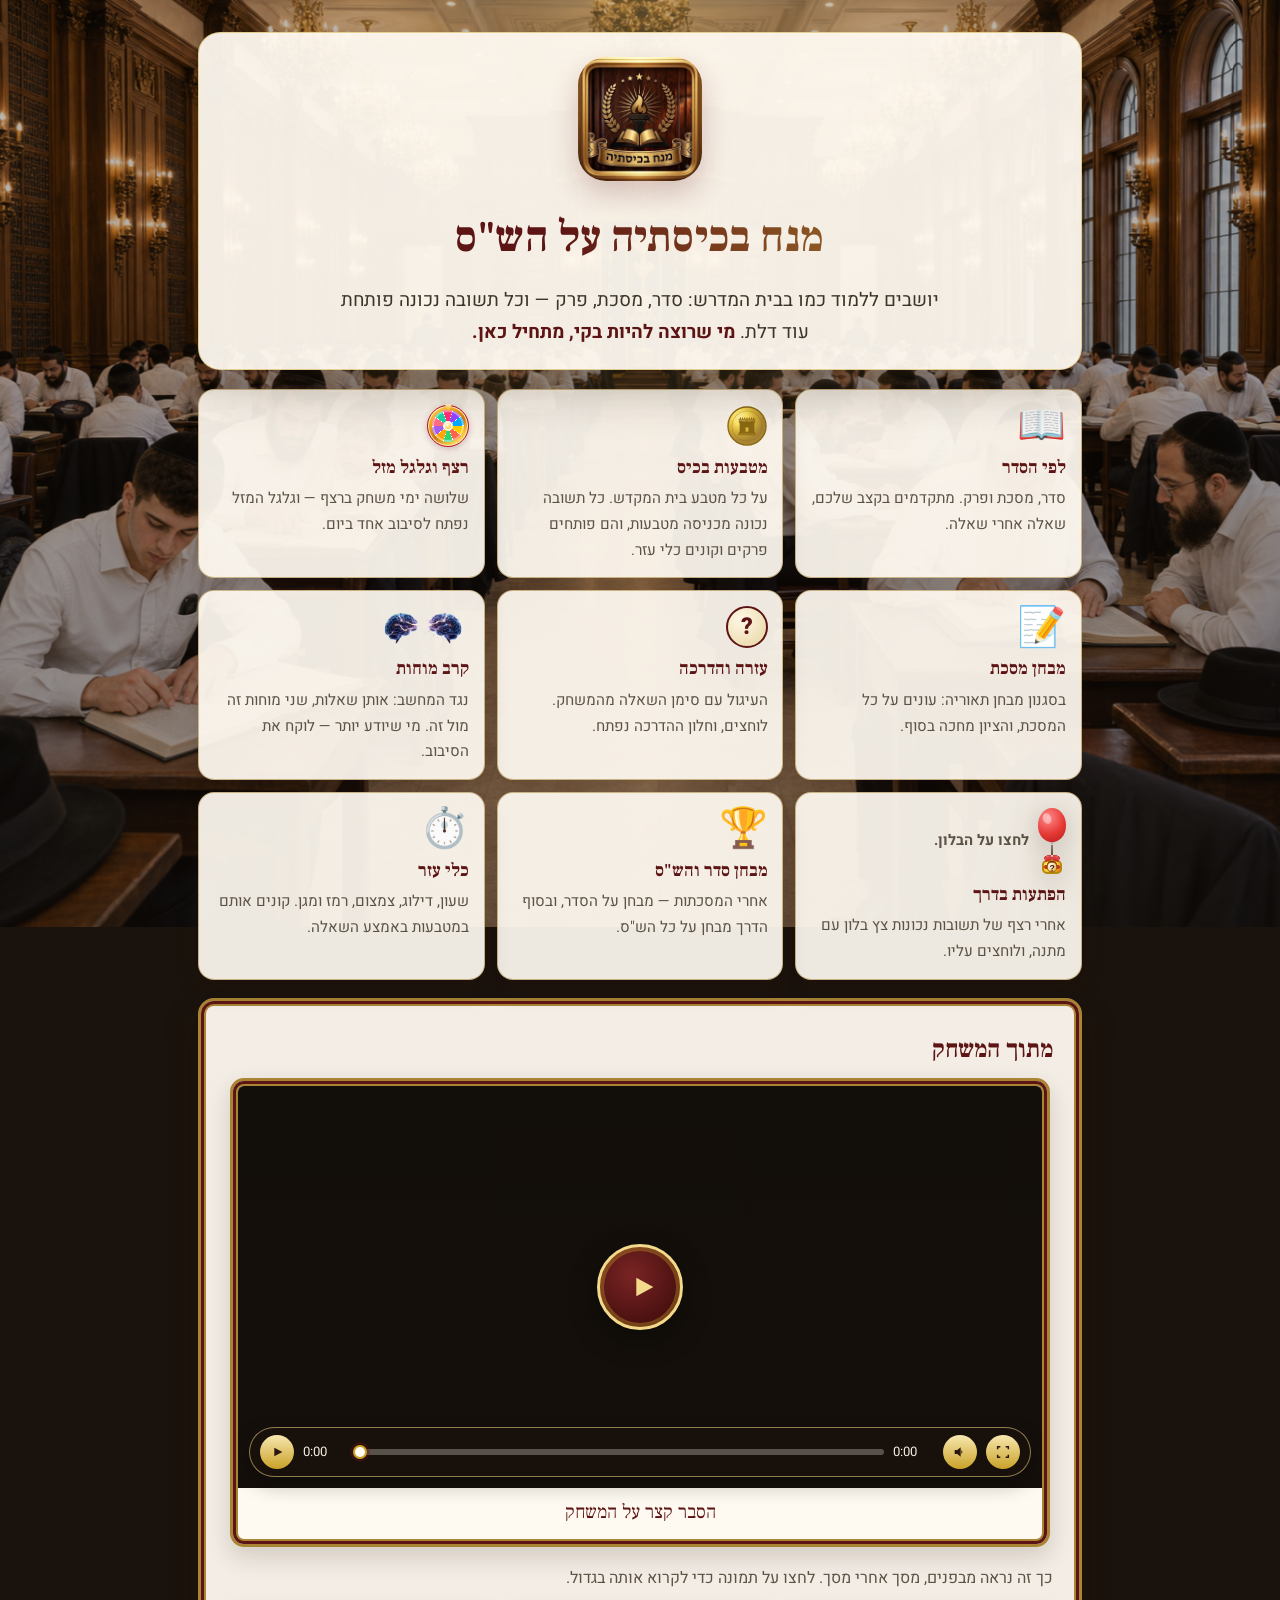
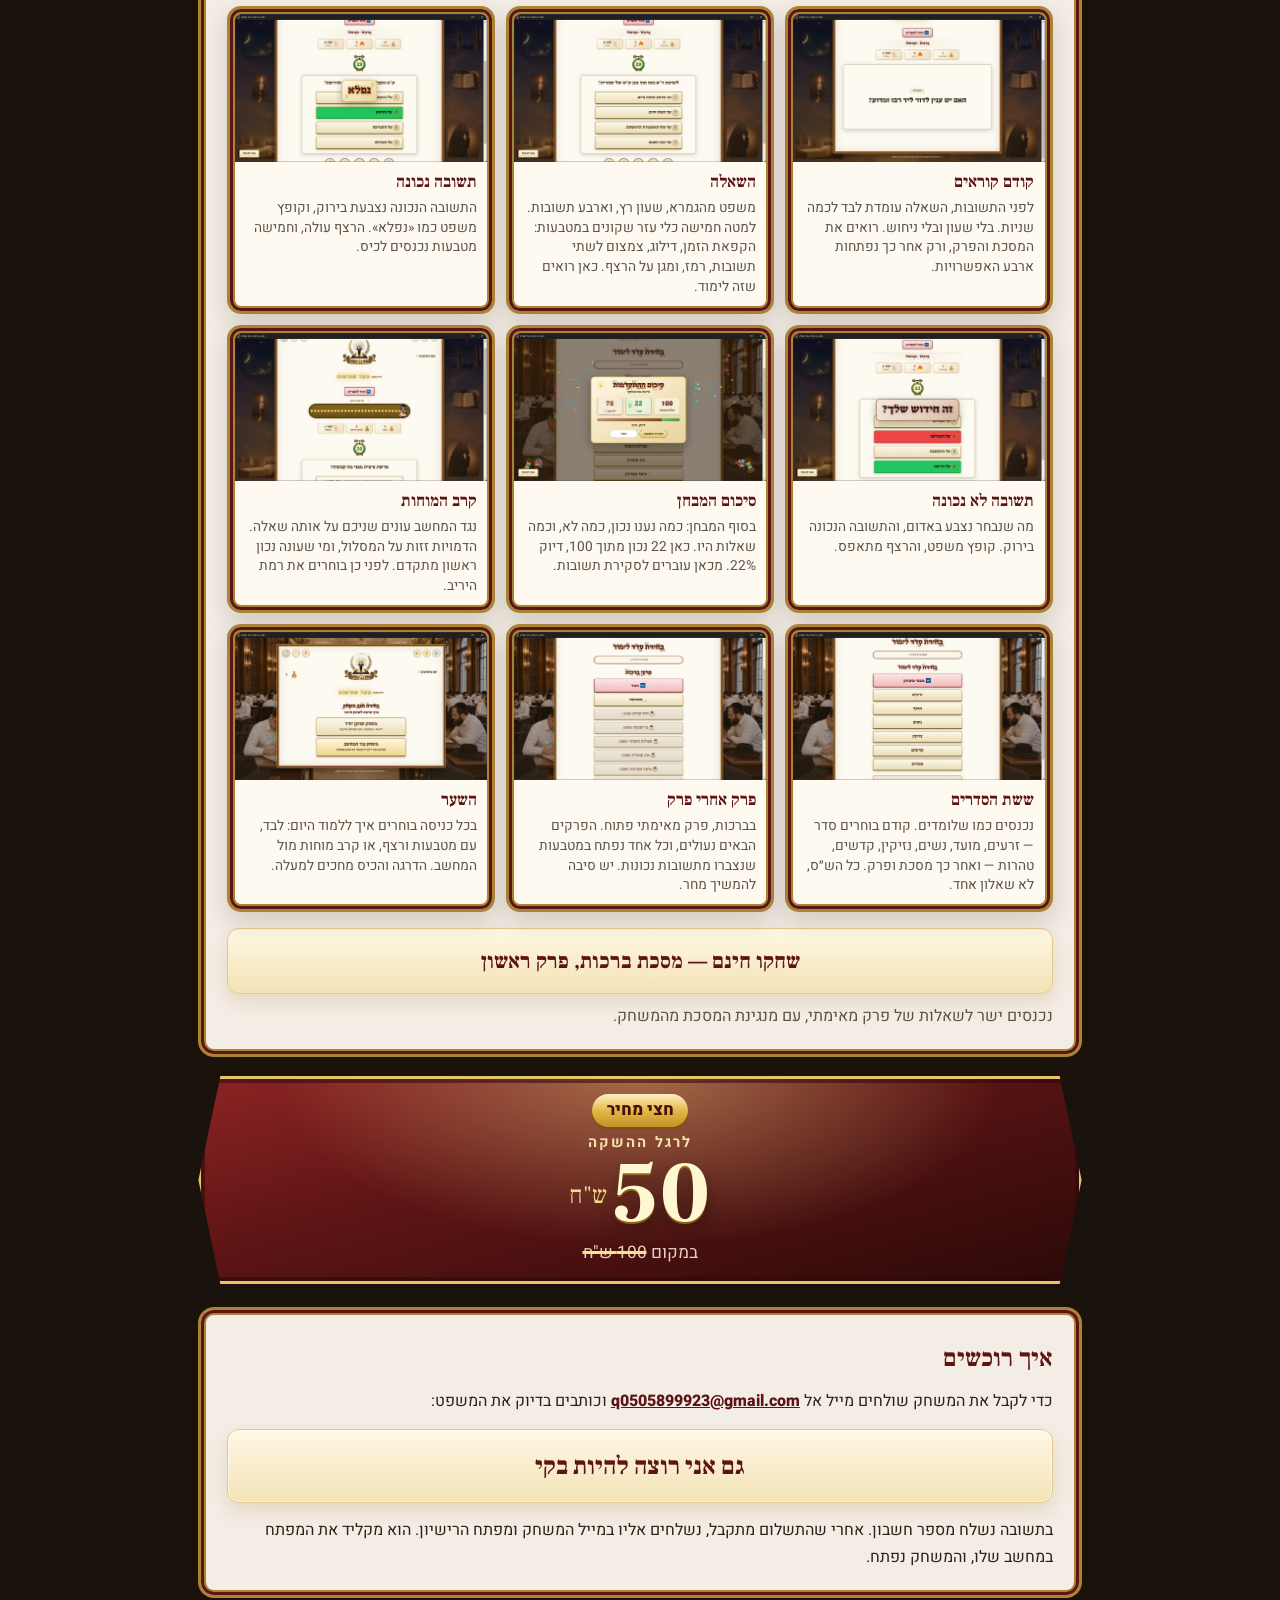
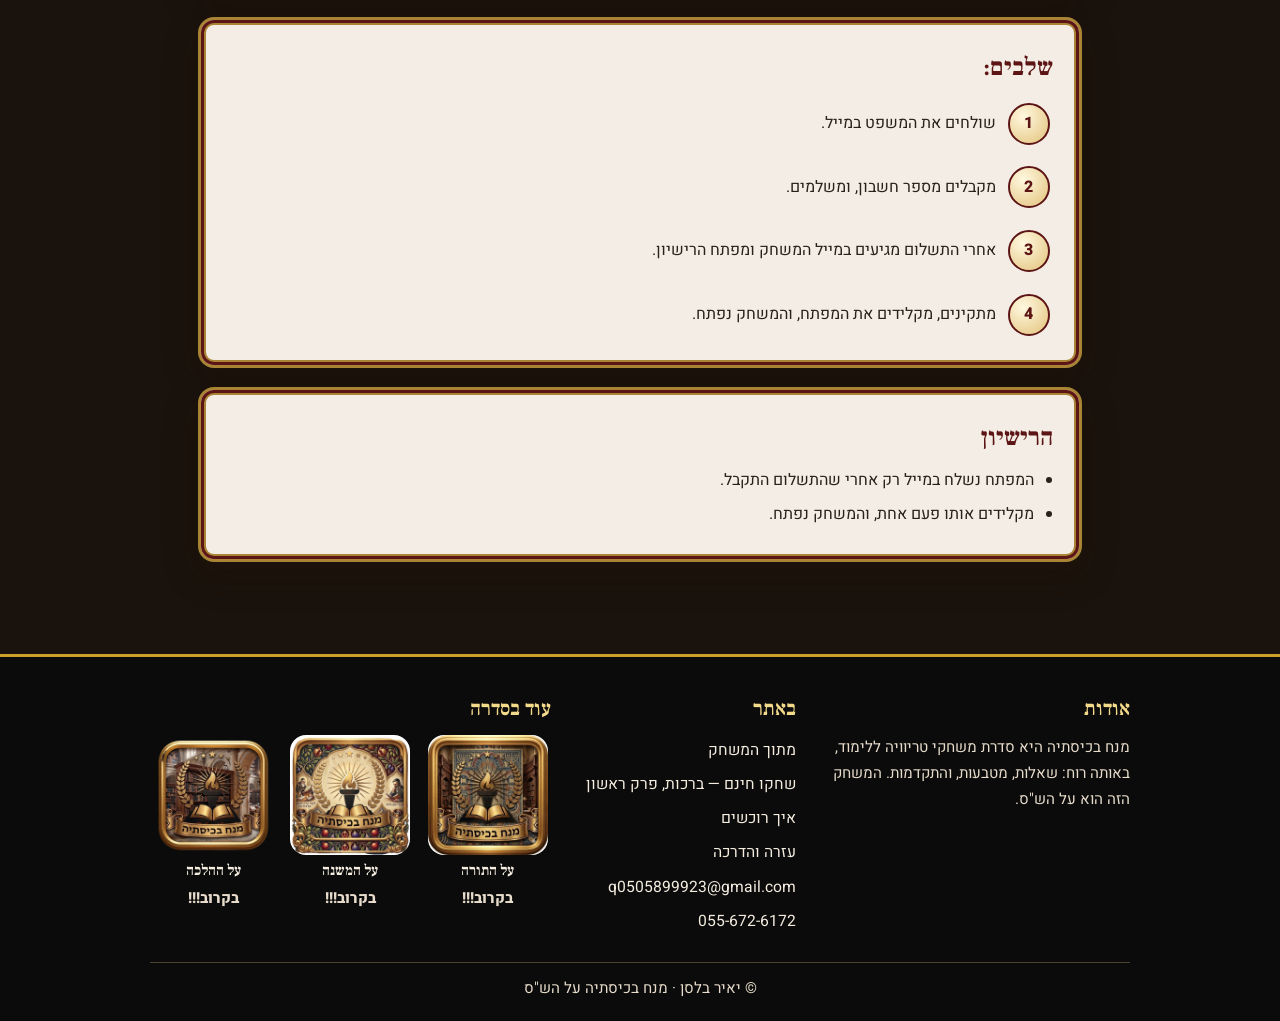
==== commit 0b9495cf: "Point the explainer video at the uploaded file" ====
--- a/index.html
+++ b/index.html
@@ -1018,7 +1018,7 @@
             <h2>מתוך המשחק</h2>
             <figure class="explain-video">
                 <div class="player" id="explain-player">
-                    <video id="explain-video" src="samples/play-round.mp4" playsinline preload="metadata" controlslist="nodownload" disablepictureinpicture></video>
+                    <video id="explain-video" src="https://github.com/q1w32e/manach-bekistaya/releases/download/media/play-round.mp4" playsinline preload="metadata" controlslist="nodownload" disablepictureinpicture></video>
                     <button type="button" class="player-veil" id="explain-veil" aria-label="נגן את ההסבר">
                         <span class="player-badge" aria-hidden="true">
                             <svg viewBox="0 0 24 24" fill="currentColor"><path fill="#f3d98a" d="M8 5.5v13l12-6.5z"/></svg>
